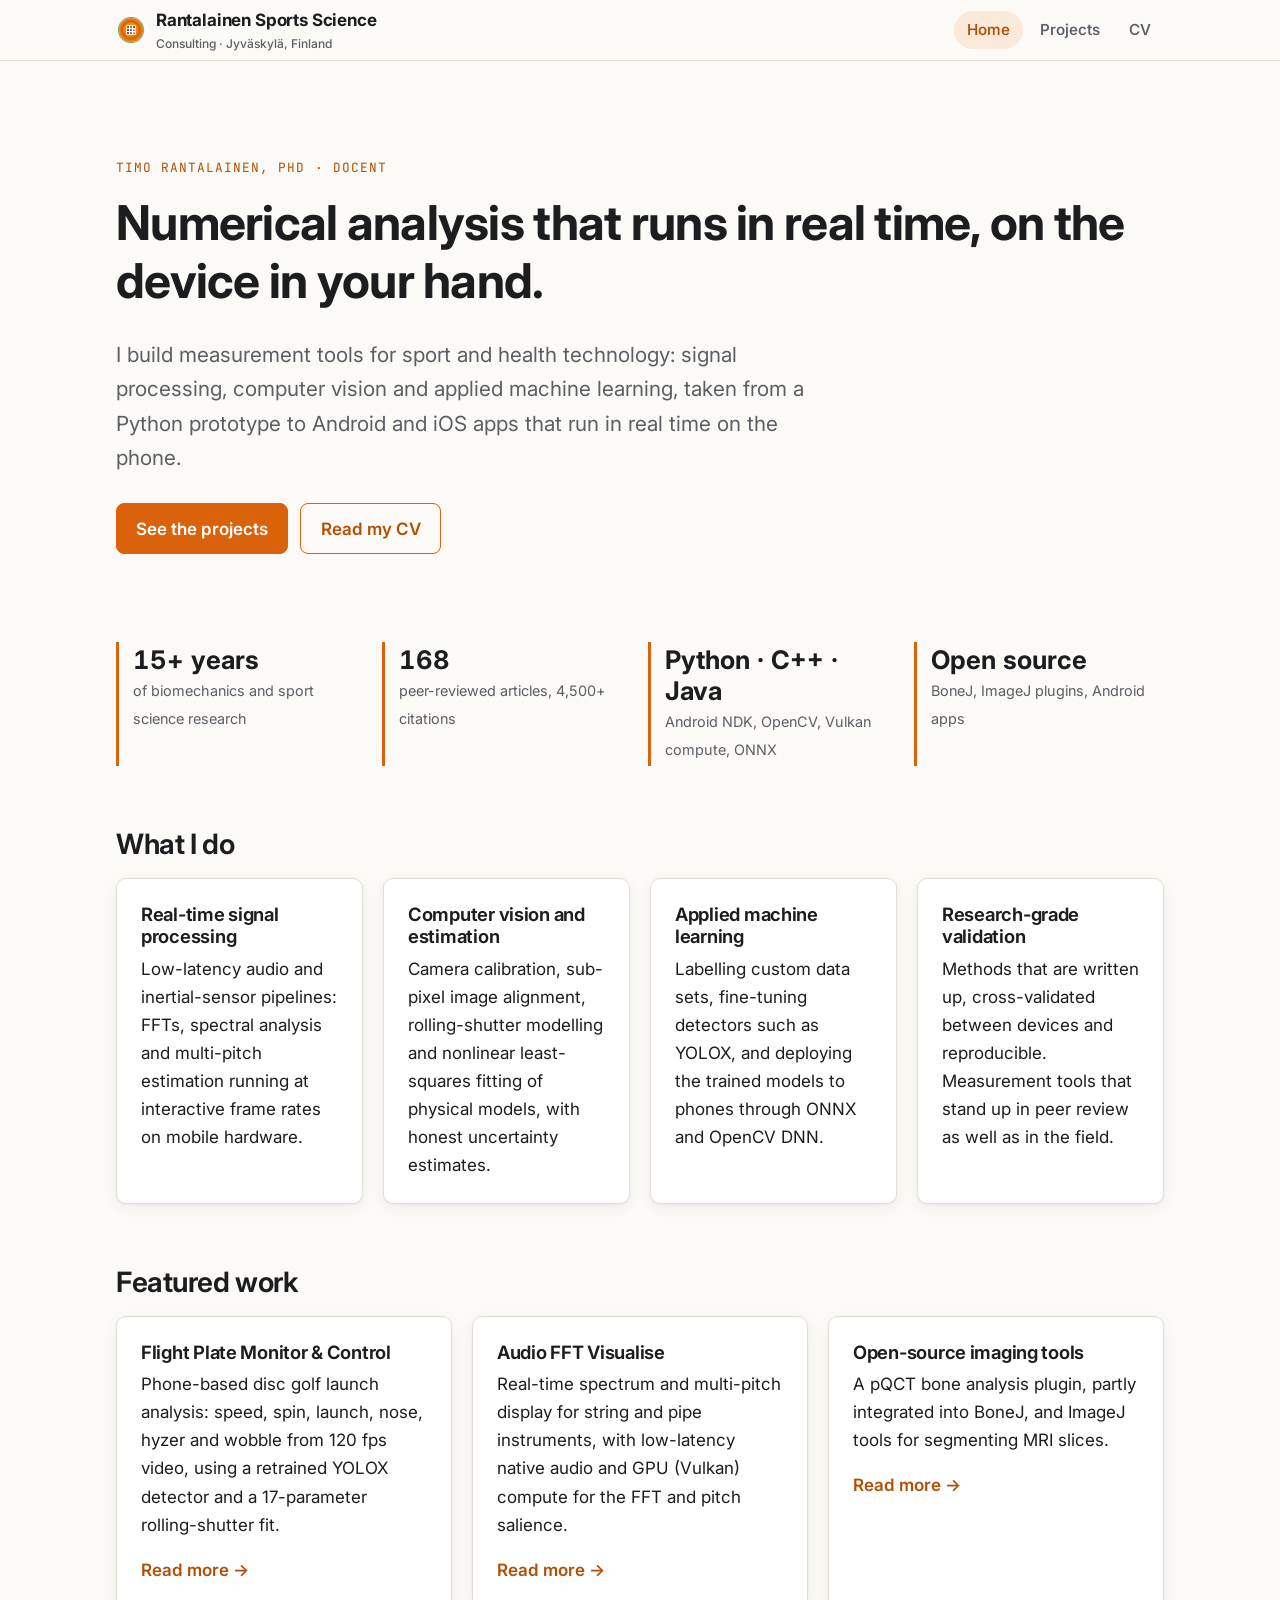
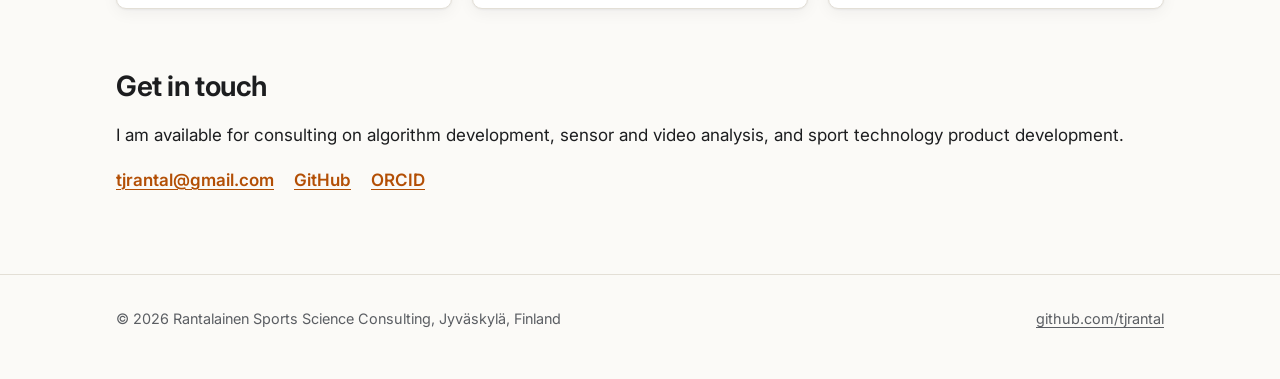
==== index.html @ 8a237216 "Add portfolio site and Flight Plate Monitor guide" ====
<!doctype html>
<html lang="en">
<head>
  <meta charset="utf-8">
  <meta name="viewport" content="width=device-width, initial-scale=1">
  <title>Rantalainen Sports Science Consulting</title>
  <meta name="description" content="Timo Rantalainen, PhD: real-time signal and image analysis, computer vision and applied machine learning for sport and health technology. Jyväskylä, Finland.">
  <link rel="icon" href="assets/img/flightplate.png">
  <link rel="preconnect" href="https://fonts.googleapis.com">
  <link rel="preconnect" href="https://fonts.gstatic.com" crossorigin>
  <link href="https://fonts.googleapis.com/css2?family=Inter:wght@400;500;600;700&family=JetBrains+Mono:wght@400;700&display=swap" rel="stylesheet">
  <link rel="stylesheet" href="assets/css/style.css">
</head>
<body>
  <header class="site-header">
    <div class="container">
      <a class="brand" href="index.html">
        <img class="brand-mark" src="assets/img/flightplate.png" alt="">
        <span>Rantalainen Sports Science<small>Consulting · Jyväskylä, Finland</small></span>
      </a>
      <nav class="site-nav" aria-label="Main">
        <ul>
          <li><a href="index.html" aria-current="page">Home</a></li>
          <li><a href="projects.html">Projects</a></li>
          <li><a href="cv.html">CV</a></li>
        </ul>
      </nav>
    </div>
  </header>

  <main>
    <section class="hero">
      <div class="container">
        <p class="eyebrow">Timo Rantalainen, PhD · Docent</p>
        <h1>Numerical analysis that runs in real time, on the device in your hand.</h1>
        <p class="lede">
          I build measurement tools for sport and health technology: signal processing, computer vision
          and applied machine learning, taken from a Python prototype to Android and iOS apps that
          run in real time on the phone.
        </p>
        <div class="button-row">
          <a class="button" href="projects.html">See the projects</a>
          <a class="button secondary" href="cv.html">Read my CV</a>
        </div>
      </div>
    </section>

    <section>
      <div class="container">
        <div class="stat-row">
          <div class="stat"><strong>15+ years</strong><span>of biomechanics and sport science research</span></div>
          <div class="stat"><strong>168</strong><span>peer-reviewed articles, 4,500+ citations</span></div>
          <div class="stat"><strong>Python · C++ · Java</strong><span>Android NDK, OpenCV, Vulkan compute, ONNX</span></div>
          <div class="stat"><strong>Open source</strong><span>BoneJ, ImageJ plugins, Android apps</span></div>
        </div>
      </div>
    </section>

    <section>
      <div class="container">
        <h2>What I do</h2>
        <div class="grid">
          <article class="card">
            <h3>Real-time signal processing</h3>
            <p>Low-latency audio and inertial-sensor pipelines: FFTs, spectral analysis and multi-pitch
              estimation running at interactive frame rates on mobile hardware.</p>
          </article>
          <article class="card">
            <h3>Computer vision and estimation</h3>
            <p>Camera calibration, sub-pixel image alignment, rolling-shutter modelling and nonlinear
              least-squares fitting of physical models, with honest uncertainty estimates.</p>
          </article>
          <article class="card">
            <h3>Applied machine learning</h3>
            <p>Labelling custom data sets, fine-tuning detectors such as YOLOX, and deploying the
              trained models to phones through ONNX and OpenCV DNN.</p>
          </article>
          <article class="card">
            <h3>Research-grade validation</h3>
            <p>Methods that are written up, cross-validated between devices and reproducible. Measurement
              tools that stand up in peer review as well as in the field.</p>
          </article>
        </div>
      </div>
    </section>

    <section>
      <div class="container">
        <h2>Featured work</h2>
        <div class="grid">
          <article class="card">
            <h3>Flight Plate Monitor &amp; Control</h3>
            <p>Phone-based disc golf launch analysis: speed, spin, launch, nose, hyzer and wobble from
              120 fps video, using a retrained YOLOX detector and a 17-parameter rolling-shutter fit.</p>
            <a class="card-link" href="projects.html#flight-plate">Read more</a>
          </article>
          <article class="card">
            <h3>Audio FFT Visualise</h3>
            <p>Real-time spectrum and multi-pitch display for string and pipe instruments, with
              low-latency native audio and GPU (Vulkan) compute for the FFT and pitch salience.</p>
            <a class="card-link" href="projects.html#audio-visualise">Read more</a>
          </article>
          <article class="card">
            <h3>Open-source imaging tools</h3>
            <p>A pQCT bone analysis plugin, partly integrated into BoneJ, and ImageJ tools for
              segmenting MRI slices.</p>
            <a class="card-link" href="projects.html#imaging">Read more</a>
          </article>
        </div>
      </div>
    </section>

    <section>
      <div class="container">
        <h2>Get in touch</h2>
        <p>I am available for consulting on algorithm development, sensor and video analysis, and
          sport technology product development.</p>
        <ul class="link-list">
          <li><a href="mailto:tjrantal@gmail.com">tjrantal@gmail.com</a></li>
          <li><a href="https://github.com/tjrantal">GitHub</a></li>
          <li><a href="https://orcid.org/0000-0001-6977-4782">ORCID</a></li>
        </ul>
      </div>
    </section>
  </main>

  <footer class="site-footer">
    <div class="container">
      <span>© 2026 Rantalainen Sports Science Consulting, Jyväskylä, Finland</span>
      <span><a href="https://github.com/tjrantal">github.com/tjrantal</a></span>
    </div>
  </footer>
</body>
</html>
---- assets/css/style.css ----
/* Rantalainen Sports Science Consulting: site stylesheet */

:root {
  --bg: #fbfaf7;
  --surface: #ffffff;
  --surface-2: #f2efe8;
  --text: #1c1d1f;
  --text-muted: #5b5e63;
  --border: #e3dfd6;
  --accent: #d9620a;          /* disc orange */
  --accent-strong: #b34f05;
  --accent-soft: #fbe9d9;
  --accent-2: #1f8a43;        /* flight-plate green */
  --code-bg: #f2efe8;
  --shadow: 0 1px 2px rgba(28, 29, 31, 0.05), 0 4px 16px rgba(28, 29, 31, 0.05);

  --font-sans: "Inter", system-ui, -apple-system, "Segoe UI", Roboto, sans-serif;
  --font-mono: "JetBrains Mono", ui-monospace, "SFMono-Regular", Menlo, monospace;

  --max-width: 68rem;
  --gutter: 1.25rem;
  --radius: 10px;
}

@media (prefers-color-scheme: dark) {
  :root {
    --bg: #131416;
    --surface: #1b1c1f;
    --surface-2: #232428;
    --text: #e9e8e4;
    --text-muted: #a3a49f;
    --border: #2e3034;
    --accent: #f2873a;
    --accent-strong: #ffa260;
    --accent-soft: #3a2614;
    --accent-2: #4cc27a;
    --code-bg: #232428;
    --shadow: none;
  }
}

*,
*::before,
*::after {
  box-sizing: border-box;
}

html {
  -webkit-text-size-adjust: 100%;
  scroll-behavior: smooth;
}

body {
  margin: 0;
  background: var(--bg);
  color: var(--text);
  font-family: var(--font-sans);
  font-size: 1.0625rem;
  line-height: 1.65;
}

img {
  max-width: 100%;
  height: auto;
  display: block;
}

a {
  color: var(--accent-strong);
  text-decoration-thickness: 1px;
  text-underline-offset: 0.18em;
}

a:hover {
  color: var(--accent);
}

h1,
h2,
h3 {
  line-height: 1.2;
  letter-spacing: -0.015em;
  margin: 0 0 0.6em;
}

h1 { font-size: clamp(2rem, 5vw, 3rem); font-weight: 700; }
h2 { font-size: clamp(1.4rem, 3vw, 1.75rem); font-weight: 650; margin-top: 2.2em; }
h3 { font-size: 1.15rem; font-weight: 650; }

p { margin: 0 0 1em; }

code {
  font-family: var(--font-mono);
  font-size: 0.88em;
  background: var(--code-bg);
  padding: 0.1em 0.35em;
  border-radius: 4px;
}

.container {
  width: 100%;
  max-width: var(--max-width);
  margin: 0 auto;
  padding: 0 var(--gutter);
}

/* ---------- Header and navigation ---------- */

.site-header {
  position: sticky;
  top: 0;
  z-index: 10;
  background: color-mix(in srgb, var(--bg) 88%, transparent);
  backdrop-filter: blur(8px);
  border-bottom: 1px solid var(--border);
}

.site-header .container {
  display: flex;
  align-items: center;
  justify-content: space-between;
  gap: 1rem;
  min-height: 3.75rem;
  flex-wrap: wrap;
}

.brand {
  display: flex;
  align-items: center;
  gap: 0.6rem;
  color: var(--text);
  text-decoration: none;
  font-weight: 700;
  letter-spacing: -0.01em;
}

.brand-mark {
  width: 1.9rem;
  height: 1.9rem;
  border-radius: 50%;
}

.brand small {
  display: block;
  font-weight: 500;
  font-size: 0.75rem;
  color: var(--text-muted);
  letter-spacing: 0;
}

.site-nav ul {
  display: flex;
  gap: 0.25rem;
  list-style: none;
  margin: 0;
  padding: 0;
}

.site-nav a {
  display: block;
  padding: 0.4rem 0.8rem;
  border-radius: 999px;
  color: var(--text-muted);
  text-decoration: none;
  font-weight: 550;
  font-size: 0.95rem;
}

.site-nav a:hover {
  color: var(--text);
  background: var(--surface-2);
}

.site-nav a[aria-current="page"] {
  color: var(--accent-strong);
  background: var(--accent-soft);
}

/* ---------- Hero ---------- */

.hero {
  padding: clamp(3rem, 9vw, 6rem) 0 clamp(2.5rem, 6vw, 4rem);
}

.eyebrow {
  font-family: var(--font-mono);
  font-size: 0.8rem;
  text-transform: uppercase;
  letter-spacing: 0.08em;
  color: var(--accent-strong);
  margin-bottom: 1rem;
}

.lede {
  font-size: clamp(1.1rem, 2.2vw, 1.3rem);
  color: var(--text-muted);
  max-width: 44rem;
}

.button-row {
  display: flex;
  flex-wrap: wrap;
  gap: 0.75rem;
  margin-top: 1.75rem;
}

.button {
  display: inline-block;
  padding: 0.65rem 1.2rem;
  border-radius: 8px;
  font-weight: 600;
  text-decoration: none;
  border: 1px solid var(--accent);
  background: var(--accent);
  color: #fff;
}

.button:hover {
  background: var(--accent-strong);
  border-color: var(--accent-strong);
  color: #fff;
}

.button.secondary {
  background: transparent;
  color: var(--accent-strong);
}

.button.secondary:hover {
  background: var(--accent-soft);
  color: var(--accent-strong);
}

/* ---------- Cards and grids ---------- */

.grid {
  display: grid;
  gap: 1.25rem;
  grid-template-columns: repeat(auto-fit, minmax(min(100%, 14.5rem), 1fr));
}

.card {
  background: var(--surface);
  border: 1px solid var(--border);
  border-radius: var(--radius);
  padding: 1.5rem;
  box-shadow: var(--shadow);
}

.card h3 {
  margin-bottom: 0.4em;
}

.card p:last-child {
  margin-bottom: 0;
}

.card .card-link {
  font-weight: 600;
  text-decoration: none;
}

.card .card-link::after {
  content: " →";
}

.stat-row {
  display: grid;
  gap: 1rem;
  grid-template-columns: repeat(auto-fit, minmax(min(100%, 10rem), 1fr));
  margin: 1.5rem 0;
}

.stat {
  border-left: 3px solid var(--accent);
  padding: 0.2rem 0 0.2rem 0.9rem;
}

.stat strong {
  display: block;
  font-size: 1.6rem;
  line-height: 1.2;
  font-variant-numeric: tabular-nums;
}

.stat span {
  font-size: 0.9rem;
  color: var(--text-muted);
}

.tags {
  display: flex;
  flex-wrap: wrap;
  gap: 0.4rem;
  list-style: none;
  padding: 0;
  margin: 0.75rem 0 0;
}

.tags li {
  font-family: var(--font-mono);
  font-size: 0.75rem;
  padding: 0.2rem 0.55rem;
  border-radius: 999px;
  background: var(--surface-2);
  color: var(--text-muted);
  border: 1px solid var(--border);
}

/* ---------- Project pages ---------- */

.project {
  display: grid;
  gap: 1.5rem 2rem;
  grid-template-columns: minmax(0, 1fr);
  padding: 2rem 0;
  border-top: 1px solid var(--border);
}

.project:first-of-type {
  border-top: 0;
}

@media (min-width: 52rem) {
  .project {
    grid-template-columns: 7rem minmax(0, 1fr);
  }
}

.project-icon {
  width: 6rem;
  height: 6rem;
  border-radius: 22%;
  background: var(--surface-2);
  border: 1px solid var(--border);
  display: grid;
  place-items: center;
  overflow: hidden;
}

.project-icon img {
  width: 100%;
  height: 100%;
  object-fit: cover;
}

.project h2 {
  margin-top: 0;
}

.project .subtitle {
  color: var(--text-muted);
  margin-top: -0.4em;
}

.project h3 {
  margin-top: 1.5em;
  font-size: 1rem;
  text-transform: uppercase;
  letter-spacing: 0.06em;
  color: var(--text-muted);
}

.pipeline {
  list-style: none;
  counter-reset: step;
  padding: 0;
  margin: 0 0 1rem;
}

.pipeline li {
  counter-increment: step;
  position: relative;
  padding: 0.55rem 0 0.55rem 2.6rem;
  border-left: 2px solid var(--border);
  margin-left: 0.9rem;
}

.pipeline li::before {
  content: counter(step);
  position: absolute;
  left: -0.95rem;
  top: 0.55rem;
  width: 1.8rem;
  height: 1.8rem;
  border-radius: 50%;
  background: var(--accent-soft);
  color: var(--accent-strong);
  font-family: var(--font-mono);
  font-size: 0.8rem;
  font-weight: 700;
  display: grid;
  place-items: center;
}

.pipeline li:last-child {
  border-left-color: transparent;
}

.link-list {
  display: flex;
  flex-wrap: wrap;
  gap: 0.5rem 1.25rem;
  list-style: none;
  padding: 0;
  margin: 1rem 0 0;
}

.link-list a {
  font-weight: 600;
}

.callout {
  background: var(--accent-soft);
  border-radius: var(--radius);
  padding: 1rem 1.25rem;
  margin: 1rem 0;
}

.callout p:last-child {
  margin-bottom: 0;
}

.video {
  aspect-ratio: 16 / 9;
  width: 100%;
  border: 0;
  border-radius: var(--radius);
  background: #000;
  display: block;
}

.download {
  display: flex;
  align-items: center;
  gap: 1.25rem;
  flex-wrap: wrap;
}

.download img {
  width: 5.5rem;
  height: 5.5rem;
}

/* ---------- Tables ---------- */

.table-wrap {
  overflow-x: auto;
  margin: 1rem 0;
}

table {
  border-collapse: collapse;
  width: 100%;
  font-size: 0.95rem;
  font-variant-numeric: tabular-nums;
}

th,
td {
  text-align: left;
  padding: 0.5rem 0.75rem;
  border-bottom: 1px solid var(--border);
  white-space: nowrap;
}

th {
  font-weight: 600;
  color: var(--text-muted);
  font-size: 0.85rem;
}

/* ---------- CV ---------- */

.cv-section {
  margin-top: 2.5rem;
}

.cv-section > h2 {
  font-size: 1rem;
  text-transform: uppercase;
  letter-spacing: 0.08em;
  color: var(--accent-strong);
  border-bottom: 1px solid var(--border);
  padding-bottom: 0.5rem;
  margin: 0 0 1rem;
}

.timeline {
  list-style: none;
  padding: 0;
  margin: 0;
}

.timeline li {
  display: grid;
  grid-template-columns: 1fr;
  gap: 0.1rem 1.5rem;
  padding: 0.7rem 0;
}

@media (min-width: 40rem) {
  .timeline li {
    grid-template-columns: 8.5rem 1fr;
  }
}

.timeline .when {
  font-family: var(--font-mono);
  font-size: 0.85rem;
  color: var(--text-muted);
  padding-top: 0.15rem;
}

.timeline .what strong {
  display: block;
}

.timeline .what span {
  color: var(--text-muted);
}

.timeline .what p {
  margin: 0.3rem 0 0;
}

.skills {
  display: grid;
  gap: 1rem 2rem;
  grid-template-columns: repeat(auto-fit, minmax(min(100%, 16rem), 1fr));
}

.skills h3 {
  font-size: 1rem;
  margin-bottom: 0.3rem;
}

.skills p {
  color: var(--text-muted);
  margin: 0;
}

.plain-list {
  padding-left: 1.2rem;
  margin: 0;
}

.plain-list li {
  margin-bottom: 0.45rem;
}

/* ---------- Footer ---------- */

.site-footer {
  margin-top: 5rem;
  border-top: 1px solid var(--border);
  padding: 2rem 0 3rem;
  color: var(--text-muted);
  font-size: 0.9rem;
}

.site-footer .container {
  display: flex;
  flex-wrap: wrap;
  justify-content: space-between;
  gap: 1rem;
}

.site-footer a {
  color: var(--text-muted);
}

/* ---------- Print (the CV page prints cleanly) ---------- */

@media print {
  :root {
    --bg: #fff;
    --text: #000;
    --text-muted: #333;
    --border: #ccc;
  }

  .site-header,
  .site-footer,
  .no-print {
    display: none;
  }

  body {
    font-size: 10.5pt;
  }

  a {
    color: inherit;
    text-decoration: none;
  }

  .cv-section {
    break-inside: avoid-page;
  }
}
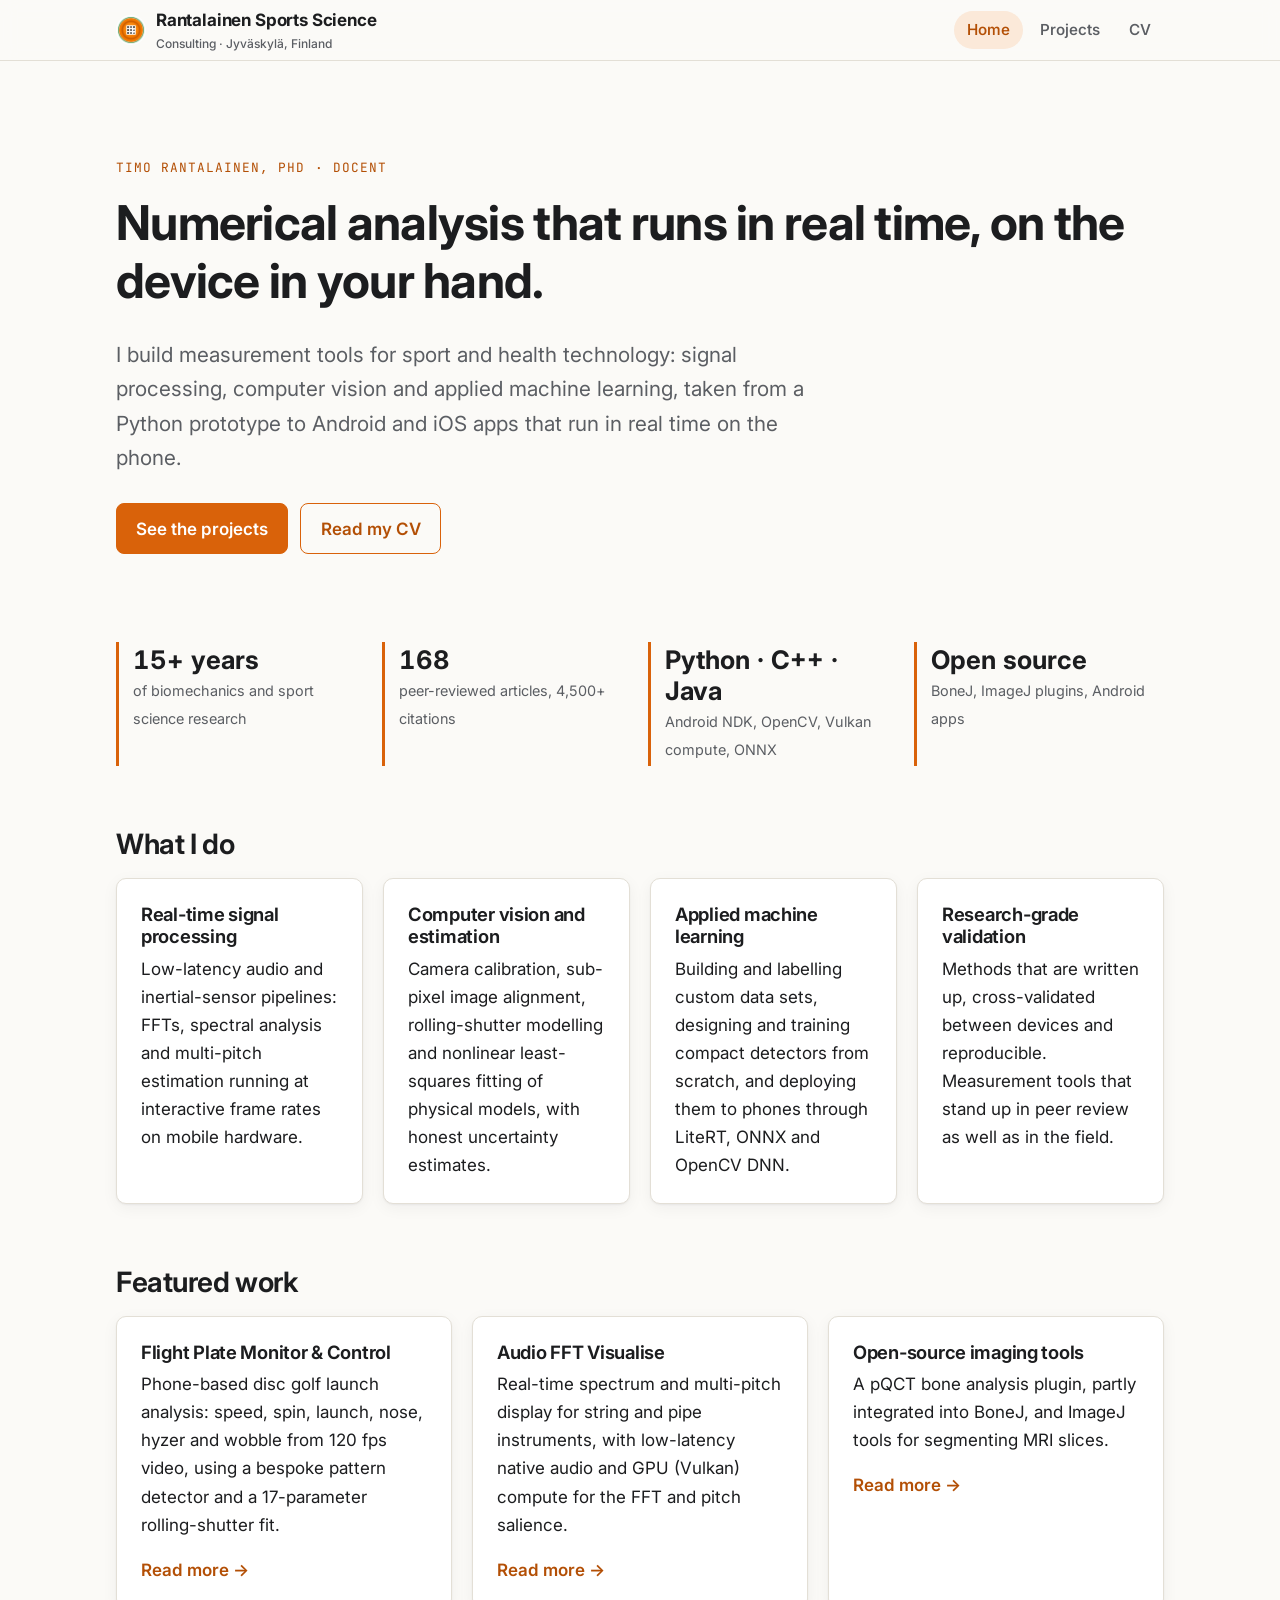
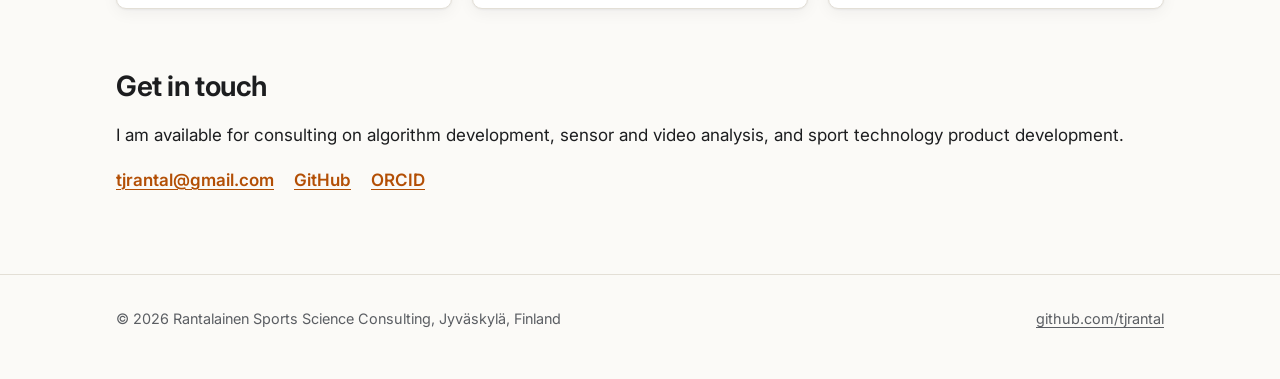
==== commit 27edc496: "Updated description of the disc analysis" ====
--- a/index.html
+++ b/index.html
@@ -72,8 +72,8 @@
           </article>
           <article class="card">
             <h3>Applied machine learning</h3>
-            <p>Labelling custom data sets, fine-tuning detectors such as YOLOX, and deploying the
-              trained models to phones through ONNX and OpenCV DNN.</p>
+            <p>Building and labelling custom data sets, designing and training compact detectors from
+              scratch, and deploying them to phones through LiteRT, ONNX and OpenCV DNN.</p>
           </article>
           <article class="card">
             <h3>Research-grade validation</h3>
@@ -91,7 +91,7 @@
           <article class="card">
             <h3>Flight Plate Monitor &amp; Control</h3>
             <p>Phone-based disc golf launch analysis: speed, spin, launch, nose, hyzer and wobble from
-              120 fps video, using a retrained YOLOX detector and a 17-parameter rolling-shutter fit.</p>
+              120 fps video, using a bespoke pattern detector and a 17-parameter rolling-shutter fit.</p>
             <a class="card-link" href="projects.html#flight-plate">Read more</a>
           </article>
           <article class="card">
